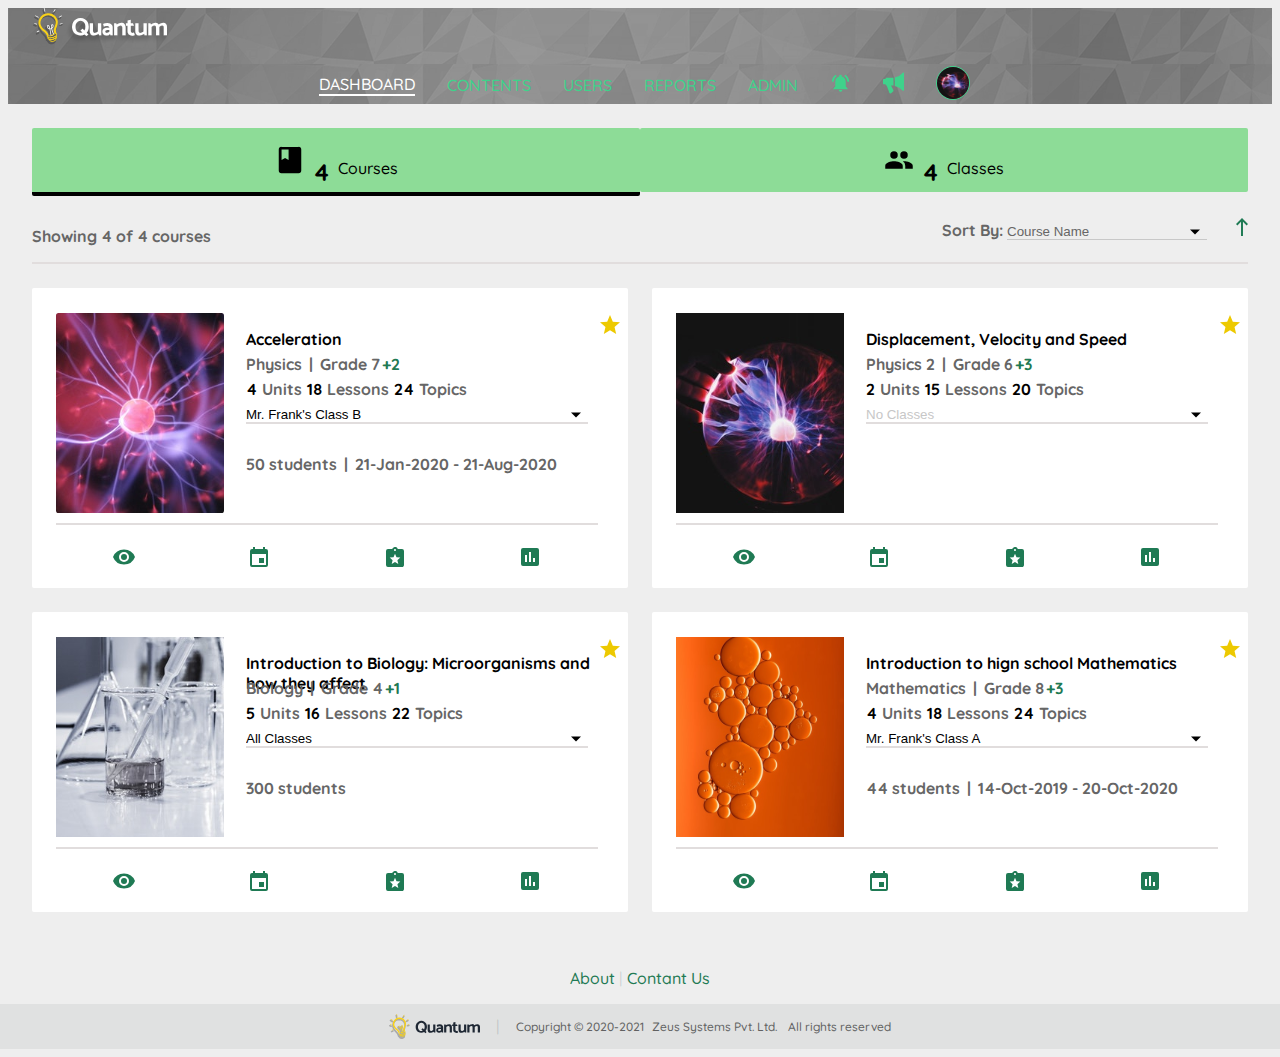
==== index_dashboard.html @ d6b957f6 "commit from vs" ====
<!DOCTYPE html>
<html lang="en">
  <head>
    <meta charset="UTF-8" />
    <meta http-equiv="X-UA-Compatible" content="IE=edge" />
    <meta name="viewport" content="width=device-width, initial-scale=1.0" />
    <title>Document</title>
    <link rel="stylesheet" href="/style_dashboard/style.css" />
    <link
      href="https://cdn.jsdelivr.net/npm/bootstrap@5.3.0-alpha1/dist/css/bootstrap.min.css"
      rel="stylesheet"
      integrity="sha384-GLhlTQ8iRABdZLl6O3oVMWSktQOp6b7In1Zl3/Jr59b6EGGoI1aFkw7cmDA6j6gD"
      crossorigin="anonymous"
    />
    <style>
      @font-face {
        font-family: "Quicksand";
        font-style: normal;
        font-weight: 100 900;
        src: url("/Quicksand font 1/static/Quicksand-Medium.ttf");
      }
      @font-face {
        font-family: "Quicksand-bold";
        font-style: normal;
        font-weight: 100 900;
        src: url("/Quicksand font 1/static/Quicksand-Bold.ttf");
      }
      @font-face {
        font-family: "Quicksand-semibold";
        font-style: normal;
        font-weight: 100 900;
        src: url("/Quicksand font 1/static/Quicksand-SemiBold.ttf");
      }
      @font-face {
        font-family: "Quicksand-bold";
        font-style: normal;
        font-weight: 100 900;
        src: url("/Quicksand font 1/static/Quicksand-Bold.ttf");
      }
    </style>
  </head>
  <body id="body">
    <nav class="navbar bg-dark" id="navbar">
      <img src="/icons/logo used in header.svg" alt="" id="nav-bulb" />
      <ul id="nav-btn">
        <div class="nav-each-btn" id="nav-btn1">Dashboard</div>
        <li class="nav-each-btn">Contents</li>
        <li class="nav-each-btn">Users</li>
        <li class="nav-each-btn">Reports</li>
        <li class="nav-each-btn">Admin</li>
        <div class="nav-each-btn nav-divs">
          <img src="/icons/alerts.svg" alt="" class="nav-img" id="alert" />
        </div>
        <div class="nav-each-btn nav-divs">
          <img
            src="/icons/announcements.svg"
            alt=""
            class="nav-img"
            id="announce"
          />
        </div>
        <div class="nav-each-btn nav-divs">
          <img
            src="/images/imageMask-1.png"
            alt=""
            class="nav-img"
            id="account_img"
          />
        </div>
      </ul>
    </nav>

    <div class="summary">
      <div id="course" class="cour-class">
        <img src="/icons/courses.svg" alt="" class="summ-img" />
        <p class="num">4</p>
        <p class="summ-desc">Courses</p>
      </div>
      <div id="class" class="cour-class">
        <img src="/icons/classes.svg" alt="" class="summ-img" />
        <p class="num">4</p>
        <p class="summ-desc">Classes</p>
      </div>
      <div id="values">
        <p>Showing 4 of 4 courses</p>
      </div>
      <div id="sort">
        <form action="" class="bold">
          <label for="Courname" id="label">Sort By:</label>
          <select id="Courname" name="Courname" class="select">
            <option value="Course">Course Name</option>
          </select>
          <img src="/icons/sort.svg" alt="" id="sort-img" />
        </form>
      </div>
    </div>

    <div class="course-card">
      <div class="card-divs" id="div1">
        <div class="card-img">
          <img src="/images/imageMask-1.svg" alt="" />
        </div>
        <div class="previews">
          <img src="/icons/preview.svg" alt="" class="pre-img" />
          <img src="/icons/manage course.svg" alt="" class="pre-img" />
          <img src="/icons/grade submissions.svg" alt="" class="pre-img" />
          <img src="/icons/reports.svg" alt="" class="pre-img" />
        </div>
        <div class="line1 line"><p>Acceleration</p></div>
        <div class="line2 line">
          <p>Physics</p>
          <p class="slash">|</p>
          <p>Grade 7</p>
          <p class="line2-num">+2</p>
        </div>
        <div class="line3 line">
          <p class="bold">4</p>
          <p class="line3-desc">Units</p>
          <p class="bold">18</p>
          <p class="line3-desc">Lessons</p>
          <p class="bold">24</p>
          <p class="line3-desc">Topics</p>
        </div>
        <div class="line4 line">
          <form action="" class="bold">
            <select class="teacher select">
              <option value="Course">Mr. Frank's Class B</option>
            </select>
          </form>
        </div>
        <div class="line5 line">
          <p>50 students</p>
          <p class="slash">|</p>
          <p>21-Jan-2020 - 21-Aug-2020</p>
        </div>
        <div class="star">
          <img src="/icons/favourite.svg" alt="" />
        </div>
      </div>
      <div class="card-divs" id="div2">
        <div class="card-img">
          <img src="/images/imageMask-2.svg" alt="" />
        </div>
        <div class="previews">
          <img src="/icons/preview.svg" alt="" class="pre-img" />
          <img src="/icons/manage course.svg" alt="" class="pre-img" />
          <img src="/icons/grade submissions.svg" alt="" class="pre-img" />
          <img src="/icons/reports.svg" alt="" class="pre-img" />
        </div>
        <div class="line1 line"><p>Displacement, Velocity and Speed</p></div>
        <div class="line2 line">
          <p>Physics 2</p>
          <p class="slash">|</p>
          <p>Grade 6</p>
          <p class="line2-num">+3</p>
        </div>
        <div class="line3 line">
          <p class="bold">2</p>
          <p class="line3-desc">Units</p>
          <p class="bold">15</p>
          <p class="line3-desc">Lessons</p>
          <p class="bold">20</p>
          <p class="line3-desc">Topics</p>
        </div>
        <div class="line4 line">
          <form action="" class="bold">
            <select class="teacher select" id="noclass">
              <option value="Course">No Classes</option>
            </select>
          </form>
        </div>

        <div class="star">
          <img src="/icons/favourite.svg" alt="" />
        </div>
      </div>
      <div class="card-divs" id="div3">
        <div class="card-img">
          <img src="/images/imageMask.svg" alt="" />
        </div>
        <div class="previews">
          <img src="/icons/preview.svg" alt="" class="pre-img" />
          <img src="/icons/manage course.svg" alt="" class="pre-img" />
          <img src="/icons/grade submissions.svg" alt="" class="pre-img" />
          <img src="/icons/reports.svg" alt="" class="pre-img" />
        </div>
        <div class="line1 line">
          <p>Introduction to Biology: Microorganisms and how they affect</p>
        </div>
        <div class="line2 line">
          <p>Biology</p>
          <p class="slash">|</p>
          <p>Grade 4</p>
          <p class="line2-num">+1</p>
        </div>
        <div class="line3 line">
          <p class="bold">5</p>
          <p class="line3-desc">Units</p>
          <p class="bold">16</p>
          <p class="line3-desc">Lessons</p>
          <p class="bold">22</p>
          <p class="line3-desc">Topics</p>
        </div>
        <div class="line4 line">
          <form action="" class="bold">
            <select class="teacher select">
              <option value="Course">All Classes</option>
            </select>
          </form>
        </div>
        <div class="line5 line">
          <p>300 students</p>
        </div>
        <div class="star">
          <img src="/icons/favourite.svg" alt="" />
        </div>
      </div>
      <div class="card-divs" id="div4">
        <div class="card-img">
          <img src="/images/imageMask-3.svg" alt="" />
        </div>
        <div class="previews">
          <img src="/icons/preview.svg" alt="" class="pre-img" />
          <img src="/icons/manage course.svg" alt="" class="pre-img" />
          <img src="/icons/grade submissions.svg" alt="" class="pre-img" />
          <img src="/icons/reports.svg" alt="" class="pre-img" />
        </div>
        <div class="line1 line">
          <p>Introduction to hign school Mathematics</p>
        </div>
        <div class="line2 line">
          <p>Mathematics</p>
          <p class="slash">|</p>
          <p>Grade 8</p>
          <p class="line2-num">+3</p>
        </div>
        <div class="line3 line">
          <p class="bold">4</p>
          <p class="line3-desc">Units</p>
          <p class="bold">18</p>
          <p class="line3-desc">Lessons</p>
          <p class="bold">24</p>
          <p class="line3-desc">Topics</p>
        </div>
        <div class="line4 line">
          <form action="" class="bold">
            <select class="teacher select">
              <option value="Course">Mr. Frank's Class A</option>
            </select>
          </form>
        </div>
        <div class="line5 line">
          <p>44 students</p>
          <p class="slash">|</p>
          <p>14-Oct-2019 - 20-Oct-2020</p>
        </div>
        <div class="star">
          <img src="/icons/favourite.svg" alt="" />
        </div>
      </div>
    </div>

    <footer id="footer">
      <div id="foot-div1">
        <a href="" class="foot-button">About</a>
        <span class="sla">|</span>
        <a href="" class="foot-button">Contant Us</a>
      </div>
      <div id="foot-div2">
        <img src="/icons/logo used in footer.svg" alt="" />
        <span class="sla">|</span>
        <span class="foot-spn" id="spn1">Copyright &#169; 2020-2021</span>
        <span class="foot-spn" id="spn2"> Zeus Systems Pvt. Ltd.</span>
        <span class="foot-spn"> All rights reserved</span>
      </div>
    </footer>
  </body>
</html>
---- style_dashboard/style.css ----
/*# sourceMappingURL=style.css.map */
#body {
  background-color: #eeeeee;
  font-family: "Quicksand";
  min-height: 900px;
}

.bold {
  font-family: "Quicksand-bold";
}

#navbar {
  background-image: url(/header\ pattern\ image.png);
}

#nav-bulb {
  margin-left: 25px;
}

#border {
  border: 2px solid cyan;
}

#nav-btn {
  display: flex;
  justify-content: center;
  align-items: center;
  list-style: none;
  margin-bottom: 0px;
}

.nav-each-btn {
  margin-right: 32px;
  color: #3fd28b;
  font-family: "Quicksand";
  text-transform: uppercase;
}

.nav-img {
  width: 21px;
  height: 24px;
}

#nav-btn1 {
  color: white;
  border-bottom: 2px solid white;
}

#account_img {
  width: 32px;
  height: 32px;
  border: 1px solid #3fd28b;
  border-radius: 50px;
}

.select {
  background-image: url("/icons/arrow-down.svg");
  background-repeat: no-repeat;
  background-position: 100% center;
  background-color: #eeeeee;
  -webkit-appearance: none;
     -moz-appearance: none;
          appearance: none;
  width: 100%;
  border-bottom: 1px solid #c8c8c8;
  border-left: none;
  border-right: none;
  border-top: none;
}

.summary {
  margin-left: 24px;
  margin-right: 24px;
  margin-top: 24px;
  display: grid;
  grid-template-columns: repeat(2, 1fr);
  grid-template-rows: repeat(2, 1fr);
}

#course {
  grid-column: 1/2;
  grid-row: 1/2;
}

#class {
  grid-column: 2/-1;
  grid-row: 1/2;
}

#values {
  grid-column: 1/2;
  grid-row: 2/-1;
  color: #666666;
  font-family: "Quicksand-bold";
}

#sort {
  grid-column: 2/-1;
  grid-row: 2/-1;
  display: flex;
  justify-content: flex-end;
  align-items: center;
  border-bottom: 2px solid #e1dddd;
}

.cour-class {
  display: flex;
  justify-content: center;
  align-items: center;
  height: 64px;
  background-color: #8ddc97;
  border-radius: 2px;
}
.cour-class p {
  margin-bottom: 0px;
}

.summ-img {
  width: 30px;
  height: 38px;
}

.num {
  margin-left: 8px;
  margin-right: 8px;
  font-family: "Quicksand-bold";
  font-size: 24px;
}

.summ-desc {
  font-family: "Quicksand";
  font-weight: 550;
}

#label {
  color: #666666;
  font-weight: 100;
}

#course {
  border-bottom: 4px solid black;
}

#values {
  display: flex;
  flex-direction: column-reverse;
  justify-content: flex-start;
  border-bottom: 2px solid #e1dddd;
}

#Courname {
  width: 200px;
  color: #666666;
}

#sort-img {
  margin-left: 25px;
}

.course-card {
  display: grid;
  grid-template-columns: repeat(2, 1fr);
  grid-template-rows: repeat(2, 1fr);
  grid-gap: 24px;
  margin: 24px;
}

.card-divs {
  background-color: white;
  width: 100%;
  height: 300px;
  display: grid;
  grid-template-columns: 24px 190px auto 30px;
  grid-template-rows: repeat(9, 25px) auto;
  border-radius: 2px;
}

.card-img {
  grid-column: 2/3;
  grid-row: 2/10;
}
.card-img img {
  height: 100%;
}

.previews {
  grid-column: 2/4;
  grid-row: 10/-1;
  display: grid;
  grid-template-columns: repeat(4, 1fr);
  align-items: center;
  margin-top: 10px;
  border-top: 2px solid #e1dddd;
}
.previews img {
  margin-left: auto;
  margin-right: auto;
}

.line {
  display: flex;
  font-family: "Quicksand-bold";
}

.line1 {
  grid-column: 3/4;
  grid-row: 2/3;
}

.line2 {
  grid-column: 3/4;
  grid-row: 3/4;
  color: #666666;
}

.line2-num {
  margin-left: 2px;
  color: #1f7a54;
}

.line3 {
  grid-column: 3/4;
  grid-row: 4/5;
}

.line3-desc {
  margin-right: 5px;
  margin-left: 5px;
  color: #666666;
}

.line4 {
  grid-column: 3/4;
  grid-row: 5/7;
  margin-top: 15px;
}
.line4 form {
  width: 100%;
  margin-right: 10px;
}

.teacher {
  background-color: white;
  border-bottom: 2px solid #e1dddd;
}

#noclass {
  color: #c7c7c7;
}

.line5 {
  grid-column: 3/4;
  grid-row: 7/8;
  color: #666666;
  font-family: "Quicksand-bold";
}

.slash {
  margin-right: 7px;
  margin-left: 7px;
}

.star {
  grid-column: 4/5;
  grid-row: 2/3;
}
.star img {
  padding-right: 5px;
}

#footer {
  display: flex;
  flex-direction: column;
  justify-content: center;
  align-items: center;
}

#foot-div1 {
  margin-top: 32px;
  margin-bottom: 16px;
}

.foot-button {
  text-decoration: none;
  color: #1f7a54;
  font-weight: 550;
}

.sla {
  color: rgba(0, 0, 0, 0.1215686275);
}

#foot-div2 {
  width: 100%;
  height: 100%;
  padding: 10px;
  background-color: #e0e1e1;
  display: flex;
  justify-content: center;
  align-items: center;
}

#foot-div2 > img {
  margin-right: 16px;
}

.foot-spn {
  font-size: 12px;
  font-weight: 550;
  color: #616161;
}

#spn1 {
  margin-left: 16px;
}

#spn2 {
  margin-left: 8px;
  margin-right: 11px;
  font-weight: bolder;
}/*# sourceMappingURL=style.css.map */
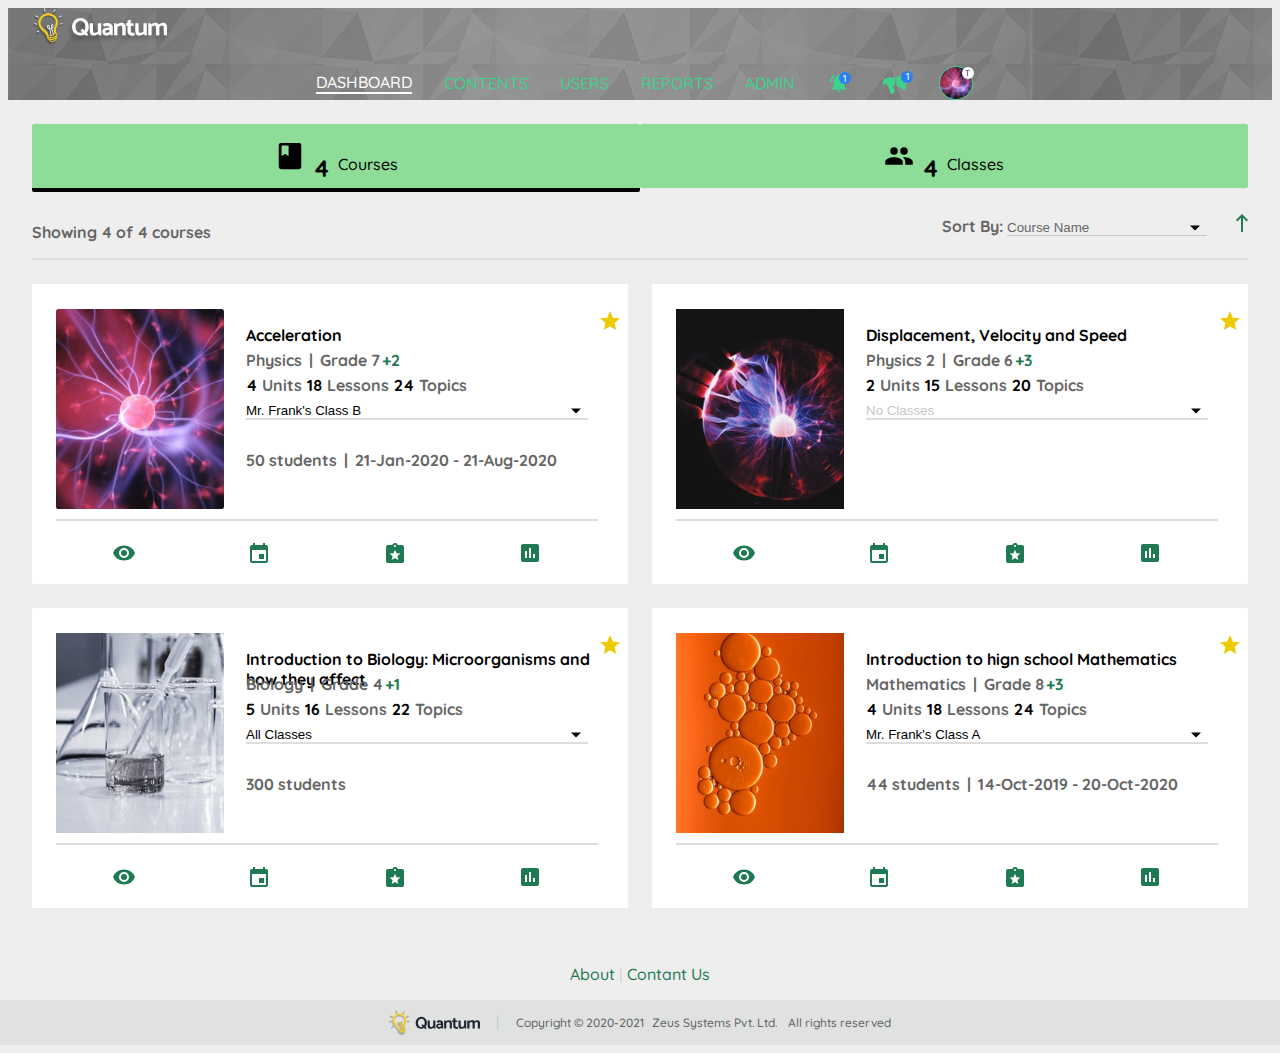
==== commit e149e46a: "some media querries" ====
--- a/index_dashboard.html
+++ b/index_dashboard.html
@@ -43,31 +43,41 @@
     <nav class="navbar bg-dark" id="navbar">
       <img src="/icons/logo used in header.svg" alt="" id="nav-bulb" />
       <ul id="nav-btn">
-        <div class="nav-each-btn" id="nav-btn1">Dashboard</div>
-        <li class="nav-each-btn">Contents</li>
-        <li class="nav-each-btn">Users</li>
-        <li class="nav-each-btn">Reports</li>
-        <li class="nav-each-btn">Admin</li>
-        <div class="nav-each-btn nav-divs">
-          <img src="/icons/alerts.svg" alt="" class="nav-img" id="alert" />
-        </div>
-        <div class="nav-each-btn nav-divs">
-          <img
-            src="/icons/announcements.svg"
-            alt=""
-            class="nav-img"
-            id="announce"
-          />
-        </div>
-        <div class="nav-each-btn nav-divs">
-          <img
-            src="/images/imageMask-1.png"
-            alt=""
-            class="nav-img"
-            id="account_img"
-          />
-        </div>
+        <a href="" class="nav-each-btn" id="nav-btn1">Dashboard</a>
+        <a href="" class="nav-each-btn">Contents</a>
+        <a href="" class="nav-each-btn">Users</a>
+        <a href="" class="nav-each-btn">Reports</a>
+        <a href="" class="nav-each-btn">Admin</a>
+        <a href="" class="nav-each-btn">
+          <div id="nav-div1">
+            <div class="indicators">
+              <div class="noti_count" role="status">1</div>
+            </div>
+          </div>
+        </a>
+        <a href="" class="nav-each-btn">
+          <div id="nav-div2">
+            <div class="indicators">
+              <div class="noti_count" role="status">1</div>
+            </div>
+          </div>
+        </a>
+        <a href="" class="nav-each-btn">
+          <div id="nav-div3">
+            <div class="indicators">
+              <div class="noti_count" role="status">T</div>
+            </div>
+          </div>
+        </a>
       </ul>
+      <a
+        href="javascript:void(0);"
+        class="nav-each-btn"
+        id="hambur"
+        onclick="myFunction()"
+      >
+        <img src="/icons/hamburger-menu.svg" alt=""
+      /></a>
     </nav>
 
     <div class="summary">
@@ -275,4 +285,14 @@
       </div>
     </footer>
   </body>
+  <script>
+    function myFunction() {
+      var x = document.getElementById("nav-btn");
+      if (x.style.display === "none") {
+        x.style.display = "flex";
+      } else {
+        x.style.display = "none";
+      }
+    }
+  </script>
 </html>
--- a/style_dashboard/style.css
+++ b/style_dashboard/style.css
@@ -2,7 +2,6 @@
 #body {
   background-color: #eeeeee;
   font-family: "Quicksand";
-  min-height: 900px;
 }
 
 .bold {
@@ -27,6 +26,7 @@
   align-items: center;
   list-style: none;
   margin-bottom: 0px;
+  margin-left: auto;
 }
 
 .nav-each-btn {
@@ -34,11 +34,83 @@
   color: #3fd28b;
   font-family: "Quicksand";
   text-transform: uppercase;
+  text-decoration: none;
+}
+
+.indicators {
+  display: flex;
+  justify-content: center;
+  align-items: center;
+  position: absolute;
+  top: 0%;
+  right: 0%;
+  left: 60%;
+  bottom: 60%;
+  width: 12px;
+  height: 12px;
+  background-color: #2a7ff3;
+  border-radius: 10px;
+}
+
+.noti_count {
+  font-size: 10px;
+  color: white;
+}
+
+#nav-div1 {
+  height: 22px;
+  width: 22px;
+  border: 1px solid transparent;
+  border-radius: 50%;
+  background-image: url(/icons/alerts.svg);
+  background-size: cover;
+  background-position: right;
+  position: relative;
+}
+#nav-div1 div {
+  left: 52%;
+  bottom: 60%;
+}
+
+#nav-div2 {
+  height: 22px;
+  width: 22px;
+  border: 1px solid transparent;
+  border-radius: 50%;
+  background-image: url(/icons/announcements.svg);
+  background-size: cover;
+  background-position: right;
+  position: relative;
+}
+#nav-div2 div {
+  left: 80%;
+  top: -6%;
+}
+
+#nav-div3 {
+  width: 32px;
+  height: 32px;
+  border-radius: 50%;
+  border: 1px solid #3fd28b;
+  border-radius: 50%;
+  background-image: url("/images/imageMask-1.svg");
+  background-size: cover;
+  background-position: right;
+  position: relative;
+}
+#nav-div3 div {
+  left: 70%;
+  background-color: white;
+}
+#nav-div3 div div {
+  font-size: 8px;
+  color: black;
 }
 
 .nav-img {
   width: 21px;
   height: 24px;
+  z-index: 1;
 }
 
 #nav-btn1 {
@@ -46,11 +118,8 @@
   border-bottom: 2px solid white;
 }
 
-#account_img {
-  width: 32px;
-  height: 32px;
-  border: 1px solid #3fd28b;
-  border-radius: 50px;
+#hambur {
+  display: none;
 }
 
 .select {
@@ -318,4 +387,21 @@
   margin-left: 8px;
   margin-right: 11px;
   font-weight: bolder;
+}
+
+@media (max-width: 1000px) {
+  #hambur {
+    display: block;
+  }
+  #nav-btn {
+    display: none;
+  }
+  .summary {
+    display: flex;
+    flex-direction: column;
+  }
+  .course-card {
+    display: flex;
+    flex-direction: column;
+  }
 }/*# sourceMappingURL=style.css.map */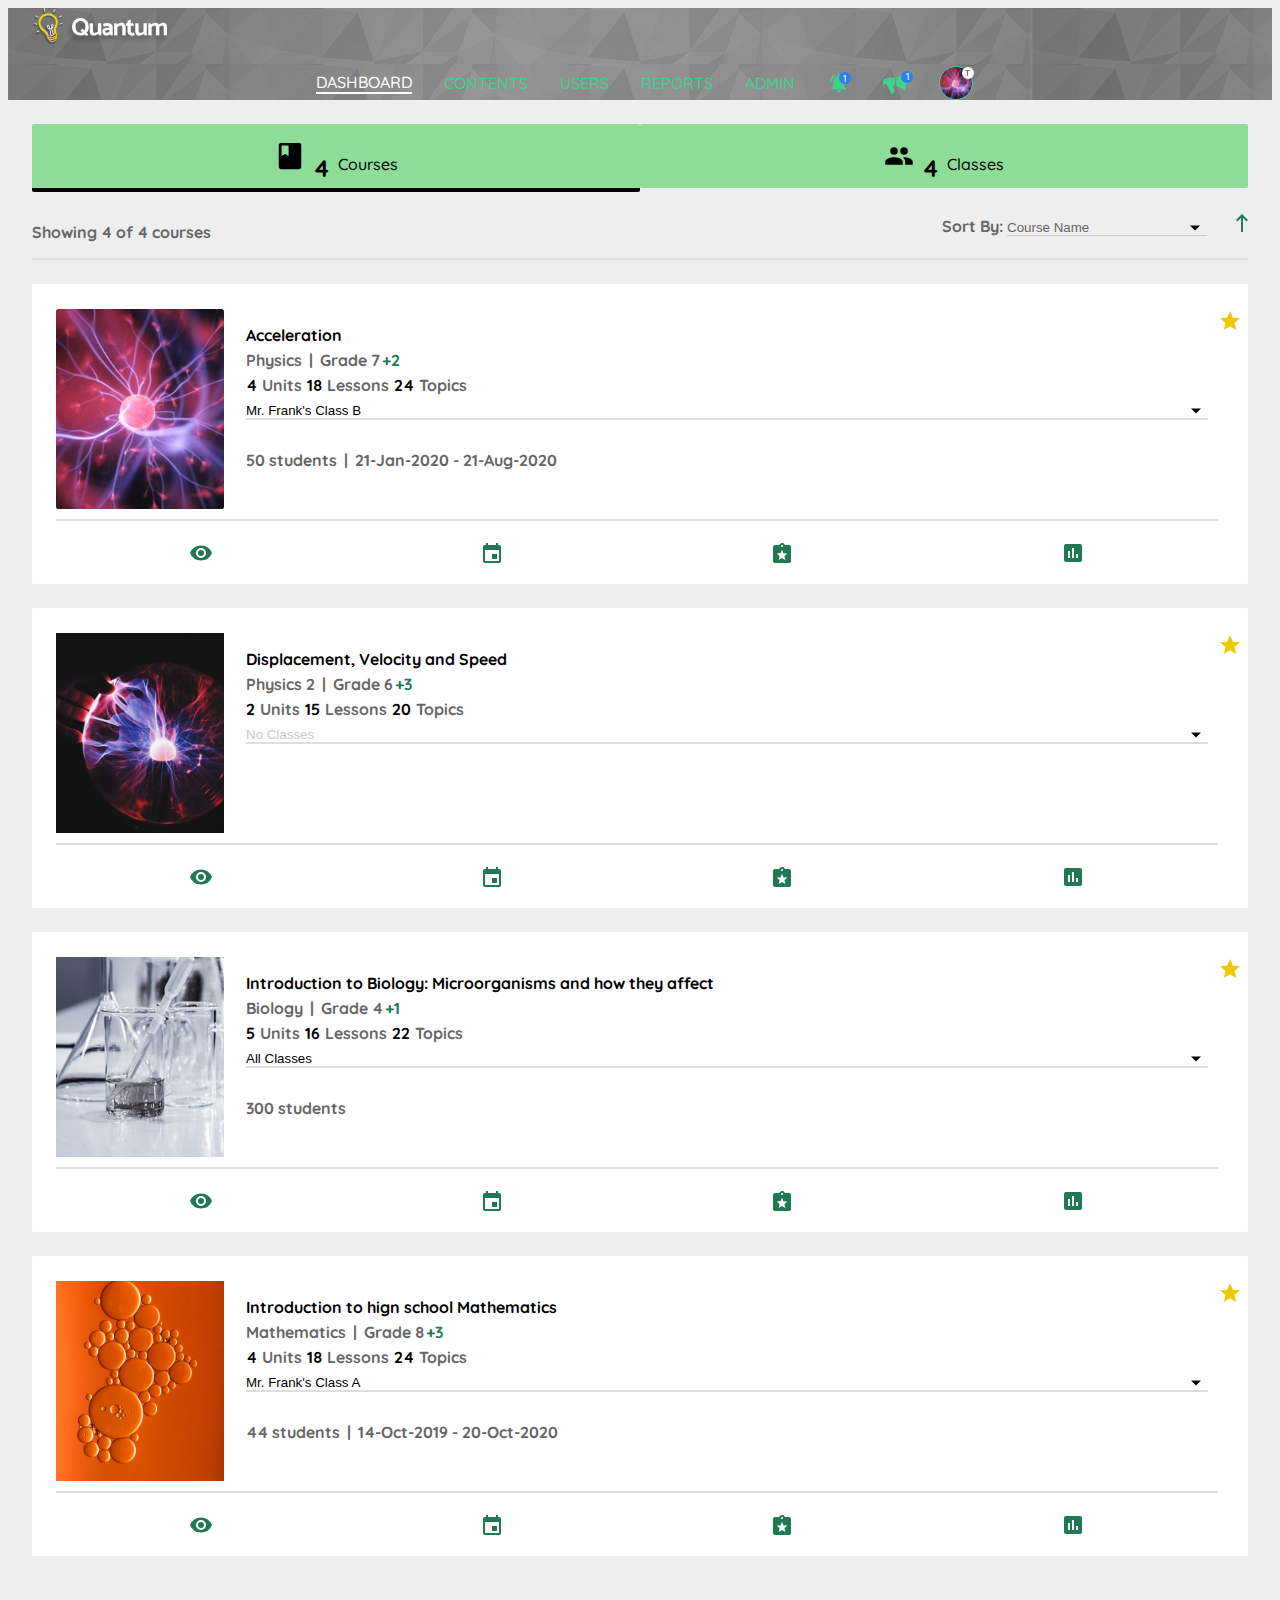
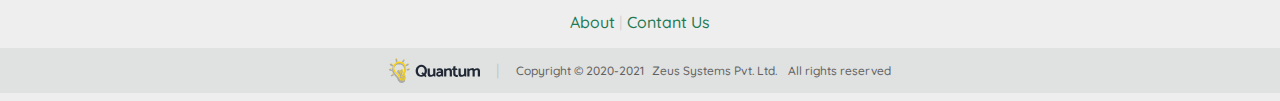
==== commit 390520ce: "Changes done as per request" ====
--- a/index_dashboard.html
+++ b/index_dashboard.html
@@ -5,44 +5,19 @@
     <meta http-equiv="X-UA-Compatible" content="IE=edge" />
     <meta name="viewport" content="width=device-width, initial-scale=1.0" />
     <title>Document</title>
-    <link rel="stylesheet" href="/style_dashboard/style.css" />
+    <link rel="stylesheet" href="./style_dashboard/style.css" />
     <link
       href="https://cdn.jsdelivr.net/npm/bootstrap@5.3.0-alpha1/dist/css/bootstrap.min.css"
       rel="stylesheet"
       integrity="sha384-GLhlTQ8iRABdZLl6O3oVMWSktQOp6b7In1Zl3/Jr59b6EGGoI1aFkw7cmDA6j6gD"
       crossorigin="anonymous"
     />
-    <style>
-      @font-face {
-        font-family: "Quicksand";
-        font-style: normal;
-        font-weight: 100 900;
-        src: url("/Quicksand font 1/static/Quicksand-Medium.ttf");
-      }
-      @font-face {
-        font-family: "Quicksand-bold";
-        font-style: normal;
-        font-weight: 100 900;
-        src: url("/Quicksand font 1/static/Quicksand-Bold.ttf");
-      }
-      @font-face {
-        font-family: "Quicksand-semibold";
-        font-style: normal;
-        font-weight: 100 900;
-        src: url("/Quicksand font 1/static/Quicksand-SemiBold.ttf");
-      }
-      @font-face {
-        font-family: "Quicksand-bold";
-        font-style: normal;
-        font-weight: 100 900;
-        src: url("/Quicksand font 1/static/Quicksand-Bold.ttf");
-      }
-    </style>
+    <style></style>
   </head>
   <body id="body">
     <nav class="navbar bg-dark" id="navbar">
-      <img src="/icons/logo used in header.svg" alt="" id="nav-bulb" />
-      <ul id="nav-btn">
+      <img src="./icons/logo used in header.svg" alt="" id="nav-bulb" />
+      <ul id="nav-btn" class="hidden">
         <a href="" class="nav-each-btn" id="nav-btn1">Dashboard</a>
         <a href="" class="nav-each-btn">Contents</a>
         <a href="" class="nav-each-btn">Users</a>
@@ -76,18 +51,18 @@
         id="hambur"
         onclick="myFunction()"
       >
-        <img src="/icons/hamburger-menu.svg" alt=""
+        <img src="./icons/hamburger-menu.svg" alt=""
       /></a>
     </nav>
 
     <div class="summary">
       <div id="course" class="cour-class">
-        <img src="/icons/courses.svg" alt="" class="summ-img" />
+        <img src="./icons/courses.svg" alt="" class="summ-img" />
         <p class="num">4</p>
         <p class="summ-desc">Courses</p>
       </div>
       <div id="class" class="cour-class">
-        <img src="/icons/classes.svg" alt="" class="summ-img" />
+        <img src="./icons/classes.svg" alt="" class="summ-img" />
         <p class="num">4</p>
         <p class="summ-desc">Classes</p>
       </div>
@@ -100,7 +75,7 @@
           <select id="Courname" name="Courname" class="select">
             <option value="Course">Course Name</option>
           </select>
-          <img src="/icons/sort.svg" alt="" id="sort-img" />
+          <img src="./icons/sort.svg" alt="" id="sort-img" />
         </form>
       </div>
     </div>
@@ -108,13 +83,13 @@
     <div class="course-card">
       <div class="card-divs" id="div1">
         <div class="card-img">
-          <img src="/images/imageMask-1.svg" alt="" />
-        </div>
-        <div class="previews">
-          <img src="/icons/preview.svg" alt="" class="pre-img" />
-          <img src="/icons/manage course.svg" alt="" class="pre-img" />
-          <img src="/icons/grade submissions.svg" alt="" class="pre-img" />
-          <img src="/icons/reports.svg" alt="" class="pre-img" />
+          <img src="./images/imageMask-1.svg" alt="" />
+        </div>
+        <div class="previews">
+          <img src="./icons/preview.svg" alt="" class="pre-img" />
+          <img src="./icons/manage course.svg" alt="" class="pre-img" />
+          <img src="./icons/grade submissions.svg" alt="" class="pre-img" />
+          <img src="./icons/reports.svg" alt="" class="pre-img" />
         </div>
         <div class="line1 line"><p>Acceleration</p></div>
         <div class="line2 line">
@@ -144,18 +119,18 @@
           <p>21-Jan-2020 - 21-Aug-2020</p>
         </div>
         <div class="star">
-          <img src="/icons/favourite.svg" alt="" />
+          <img src="./icons/favourite.svg" alt="" />
         </div>
       </div>
       <div class="card-divs" id="div2">
         <div class="card-img">
-          <img src="/images/imageMask-2.svg" alt="" />
-        </div>
-        <div class="previews">
-          <img src="/icons/preview.svg" alt="" class="pre-img" />
-          <img src="/icons/manage course.svg" alt="" class="pre-img" />
-          <img src="/icons/grade submissions.svg" alt="" class="pre-img" />
-          <img src="/icons/reports.svg" alt="" class="pre-img" />
+          <img src="./images/imageMask-2.svg" alt="" />
+        </div>
+        <div class="previews">
+          <img src="./icons/preview.svg" alt="" class="pre-img" />
+          <img src="./icons/manage course.svg" alt="" class="pre-img" />
+          <img src="./icons/grade submissions.svg" alt="" class="pre-img" />
+          <img src="./icons/reports.svg" alt="" class="pre-img" />
         </div>
         <div class="line1 line"><p>Displacement, Velocity and Speed</p></div>
         <div class="line2 line">
@@ -181,18 +156,18 @@
         </div>
 
         <div class="star">
-          <img src="/icons/favourite.svg" alt="" />
+          <img src="./icons/favourite.svg" alt="" />
         </div>
       </div>
       <div class="card-divs" id="div3">
         <div class="card-img">
-          <img src="/images/imageMask.svg" alt="" />
-        </div>
-        <div class="previews">
-          <img src="/icons/preview.svg" alt="" class="pre-img" />
-          <img src="/icons/manage course.svg" alt="" class="pre-img" />
-          <img src="/icons/grade submissions.svg" alt="" class="pre-img" />
-          <img src="/icons/reports.svg" alt="" class="pre-img" />
+          <img src="./images/imageMask.svg" alt="" />
+        </div>
+        <div class="previews">
+          <img src="./icons/preview.svg" alt="" class="pre-img" />
+          <img src="./icons/manage course.svg" alt="" class="pre-img" />
+          <img src="./icons/grade submissions.svg" alt="" class="pre-img" />
+          <img src="./icons/reports.svg" alt="" class="pre-img" />
         </div>
         <div class="line1 line">
           <p>Introduction to Biology: Microorganisms and how they affect</p>
@@ -222,18 +197,18 @@
           <p>300 students</p>
         </div>
         <div class="star">
-          <img src="/icons/favourite.svg" alt="" />
+          <img src="./icons/favourite.svg" alt="" />
         </div>
       </div>
       <div class="card-divs" id="div4">
         <div class="card-img">
-          <img src="/images/imageMask-3.svg" alt="" />
-        </div>
-        <div class="previews">
-          <img src="/icons/preview.svg" alt="" class="pre-img" />
-          <img src="/icons/manage course.svg" alt="" class="pre-img" />
-          <img src="/icons/grade submissions.svg" alt="" class="pre-img" />
-          <img src="/icons/reports.svg" alt="" class="pre-img" />
+          <img src="./images/imageMask-3.svg" alt="" />
+        </div>
+        <div class="previews">
+          <img src="./icons/preview.svg" alt="" class="pre-img" />
+          <img src="./icons/manage course.svg" alt="" class="pre-img" />
+          <img src="./icons/grade submissions.svg" alt="" class="pre-img" />
+          <img src="./icons/reports.svg" alt="" class="pre-img" />
         </div>
         <div class="line1 line">
           <p>Introduction to hign school Mathematics</p>
@@ -265,7 +240,7 @@
           <p>14-Oct-2019 - 20-Oct-2020</p>
         </div>
         <div class="star">
-          <img src="/icons/favourite.svg" alt="" />
+          <img src="./icons/favourite.svg" alt="" />
         </div>
       </div>
     </div>
@@ -277,7 +252,7 @@
         <a href="" class="foot-button">Contant Us</a>
       </div>
       <div id="foot-div2">
-        <img src="/icons/logo used in footer.svg" alt="" />
+        <img src="./icons/logo used in footer.svg" alt="" />
         <span class="sla">|</span>
         <span class="foot-spn" id="spn1">Copyright &#169; 2020-2021</span>
         <span class="foot-spn" id="spn2"> Zeus Systems Pvt. Ltd.</span>
@@ -287,6 +262,7 @@
   </body>
   <script>
     function myFunction() {
+      // var x = document.getElementsByClassName("hidden");
       var x = document.getElementById("nav-btn");
       if (x.style.display === "none") {
         x.style.display = "flex";
--- a/style_dashboard/style.css
+++ b/style_dashboard/style.css
@@ -1,4 +1,28 @@
 /*# sourceMappingURL=style.css.map */
+@font-face {
+  font-family: "Quicksand";
+  font-style: normal;
+  font-weight: 100 900;
+  src: url("../Quicksand font 1/static/Quicksand-Medium.ttf");
+}
+@font-face {
+  font-family: "Quicksand-bold";
+  font-style: normal;
+  font-weight: 100 900;
+  src: url("../Quicksand font 1/static/Quicksand-Bold.ttf");
+}
+@font-face {
+  font-family: "Quicksand-semibold";
+  font-style: normal;
+  font-weight: 100 900;
+  src: url("../Quicksand font 1/static/Quicksand-SemiBold.ttf");
+}
+@font-face {
+  font-family: "Quicksand-bold";
+  font-style: normal;
+  font-weight: 100 900;
+  src: url("../Quicksand font 1/static/Quicksand-Bold.ttf");
+}
 #body {
   background-color: #eeeeee;
   font-family: "Quicksand";
@@ -9,7 +33,7 @@
 }
 
 #navbar {
-  background-image: url(/header\ pattern\ image.png);
+  background-image: url(../header\ pattern\ image.png);
 }
 
 #nav-bulb {
@@ -62,7 +86,7 @@
   width: 22px;
   border: 1px solid transparent;
   border-radius: 50%;
-  background-image: url(/icons/alerts.svg);
+  background-image: url(../icons/alerts.svg);
   background-size: cover;
   background-position: right;
   position: relative;
@@ -77,7 +101,7 @@
   width: 22px;
   border: 1px solid transparent;
   border-radius: 50%;
-  background-image: url(/icons/announcements.svg);
+  background-image: url(../icons/announcements.svg);
   background-size: cover;
   background-position: right;
   position: relative;
@@ -93,7 +117,7 @@
   border-radius: 50%;
   border: 1px solid #3fd28b;
   border-radius: 50%;
-  background-image: url("/images/imageMask-1.svg");
+  background-image: url("../images/imageMask-1.svg");
   background-size: cover;
   background-position: right;
   position: relative;
@@ -123,7 +147,7 @@
 }
 
 .select {
-  background-image: url("/icons/arrow-down.svg");
+  background-image: url("../icons/arrow-down.svg");
   background-repeat: no-repeat;
   background-position: 100% center;
   background-color: #eeeeee;
@@ -228,8 +252,8 @@
 
 .course-card {
   display: grid;
-  grid-template-columns: repeat(2, 1fr);
-  grid-template-rows: repeat(2, 1fr);
+  grid-template-columns: repeat(auto-fill, minmax(600px, 1fr));
+  grid-auto-rows: 300px;
   grid-gap: 24px;
   margin: 24px;
 }
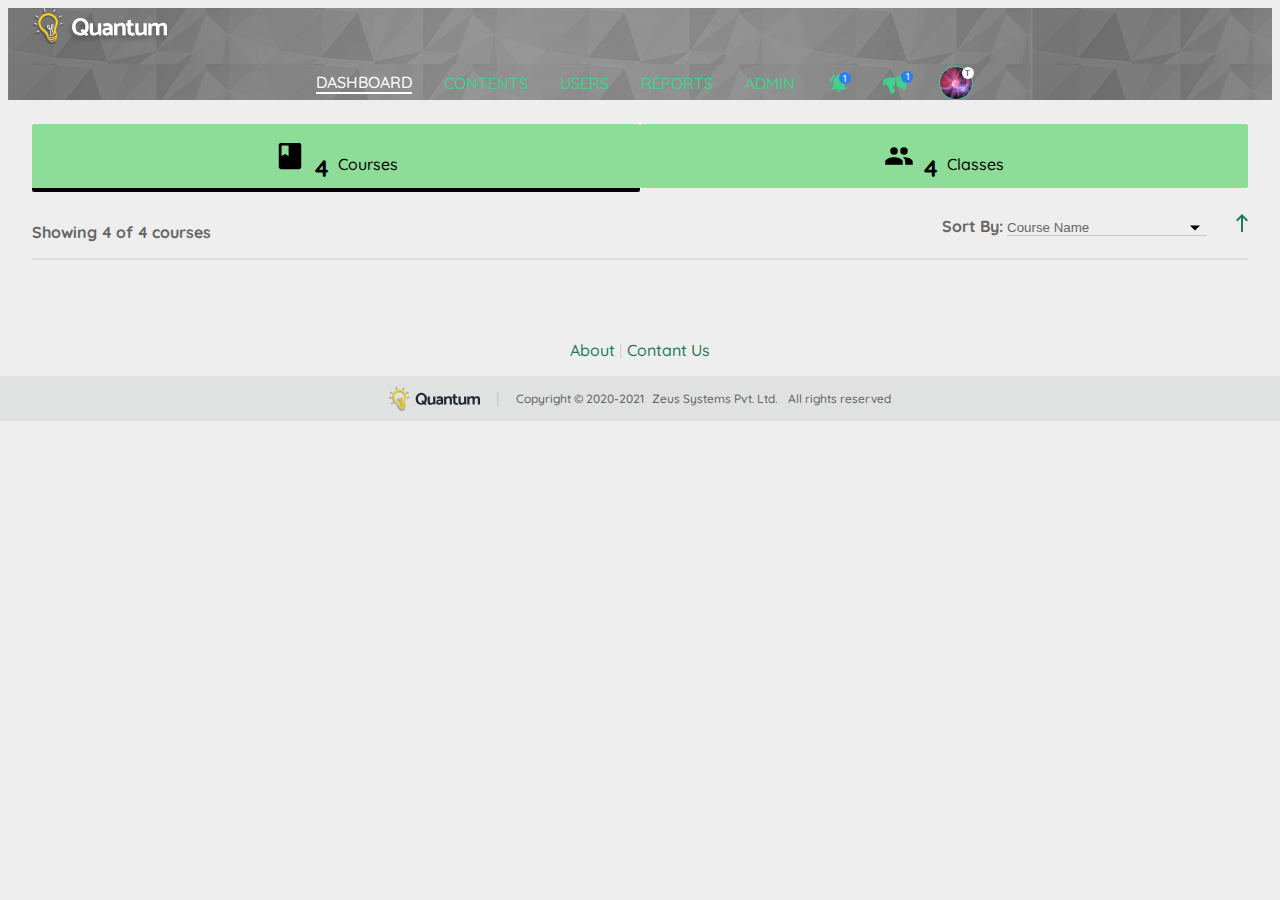
==== commit ca3bb3b1: "dashboard render using json" ====
--- a/index_dashboard.html
+++ b/index_dashboard.html
@@ -45,12 +45,7 @@
           </div>
         </a>
       </ul>
-      <a
-        href="javascript:void(0);"
-        class="nav-each-btn"
-        id="hambur"
-        onclick="myFunction()"
-      >
+      <a href="javascript:void(0);" class="nav-each-btn" id="hambur">
         <img src="./icons/hamburger-menu.svg" alt=""
       /></a>
     </nav>
@@ -80,170 +75,8 @@
       </div>
     </div>
 
-    <div class="course-card">
-      <div class="card-divs" id="div1">
-        <div class="card-img">
-          <img src="./images/imageMask-1.svg" alt="" />
-        </div>
-        <div class="previews">
-          <img src="./icons/preview.svg" alt="" class="pre-img" />
-          <img src="./icons/manage course.svg" alt="" class="pre-img" />
-          <img src="./icons/grade submissions.svg" alt="" class="pre-img" />
-          <img src="./icons/reports.svg" alt="" class="pre-img" />
-        </div>
-        <div class="line1 line"><p>Acceleration</p></div>
-        <div class="line2 line">
-          <p>Physics</p>
-          <p class="slash">|</p>
-          <p>Grade 7</p>
-          <p class="line2-num">+2</p>
-        </div>
-        <div class="line3 line">
-          <p class="bold">4</p>
-          <p class="line3-desc">Units</p>
-          <p class="bold">18</p>
-          <p class="line3-desc">Lessons</p>
-          <p class="bold">24</p>
-          <p class="line3-desc">Topics</p>
-        </div>
-        <div class="line4 line">
-          <form action="" class="bold">
-            <select class="teacher select">
-              <option value="Course">Mr. Frank's Class B</option>
-            </select>
-          </form>
-        </div>
-        <div class="line5 line">
-          <p>50 students</p>
-          <p class="slash">|</p>
-          <p>21-Jan-2020 - 21-Aug-2020</p>
-        </div>
-        <div class="star">
-          <img src="./icons/favourite.svg" alt="" />
-        </div>
-      </div>
-      <div class="card-divs" id="div2">
-        <div class="card-img">
-          <img src="./images/imageMask-2.svg" alt="" />
-        </div>
-        <div class="previews">
-          <img src="./icons/preview.svg" alt="" class="pre-img" />
-          <img src="./icons/manage course.svg" alt="" class="pre-img" />
-          <img src="./icons/grade submissions.svg" alt="" class="pre-img" />
-          <img src="./icons/reports.svg" alt="" class="pre-img" />
-        </div>
-        <div class="line1 line"><p>Displacement, Velocity and Speed</p></div>
-        <div class="line2 line">
-          <p>Physics 2</p>
-          <p class="slash">|</p>
-          <p>Grade 6</p>
-          <p class="line2-num">+3</p>
-        </div>
-        <div class="line3 line">
-          <p class="bold">2</p>
-          <p class="line3-desc">Units</p>
-          <p class="bold">15</p>
-          <p class="line3-desc">Lessons</p>
-          <p class="bold">20</p>
-          <p class="line3-desc">Topics</p>
-        </div>
-        <div class="line4 line">
-          <form action="" class="bold">
-            <select class="teacher select" id="noclass">
-              <option value="Course">No Classes</option>
-            </select>
-          </form>
-        </div>
-
-        <div class="star">
-          <img src="./icons/favourite.svg" alt="" />
-        </div>
-      </div>
-      <div class="card-divs" id="div3">
-        <div class="card-img">
-          <img src="./images/imageMask.svg" alt="" />
-        </div>
-        <div class="previews">
-          <img src="./icons/preview.svg" alt="" class="pre-img" />
-          <img src="./icons/manage course.svg" alt="" class="pre-img" />
-          <img src="./icons/grade submissions.svg" alt="" class="pre-img" />
-          <img src="./icons/reports.svg" alt="" class="pre-img" />
-        </div>
-        <div class="line1 line">
-          <p>Introduction to Biology: Microorganisms and how they affect</p>
-        </div>
-        <div class="line2 line">
-          <p>Biology</p>
-          <p class="slash">|</p>
-          <p>Grade 4</p>
-          <p class="line2-num">+1</p>
-        </div>
-        <div class="line3 line">
-          <p class="bold">5</p>
-          <p class="line3-desc">Units</p>
-          <p class="bold">16</p>
-          <p class="line3-desc">Lessons</p>
-          <p class="bold">22</p>
-          <p class="line3-desc">Topics</p>
-        </div>
-        <div class="line4 line">
-          <form action="" class="bold">
-            <select class="teacher select">
-              <option value="Course">All Classes</option>
-            </select>
-          </form>
-        </div>
-        <div class="line5 line">
-          <p>300 students</p>
-        </div>
-        <div class="star">
-          <img src="./icons/favourite.svg" alt="" />
-        </div>
-      </div>
-      <div class="card-divs" id="div4">
-        <div class="card-img">
-          <img src="./images/imageMask-3.svg" alt="" />
-        </div>
-        <div class="previews">
-          <img src="./icons/preview.svg" alt="" class="pre-img" />
-          <img src="./icons/manage course.svg" alt="" class="pre-img" />
-          <img src="./icons/grade submissions.svg" alt="" class="pre-img" />
-          <img src="./icons/reports.svg" alt="" class="pre-img" />
-        </div>
-        <div class="line1 line">
-          <p>Introduction to hign school Mathematics</p>
-        </div>
-        <div class="line2 line">
-          <p>Mathematics</p>
-          <p class="slash">|</p>
-          <p>Grade 8</p>
-          <p class="line2-num">+3</p>
-        </div>
-        <div class="line3 line">
-          <p class="bold">4</p>
-          <p class="line3-desc">Units</p>
-          <p class="bold">18</p>
-          <p class="line3-desc">Lessons</p>
-          <p class="bold">24</p>
-          <p class="line3-desc">Topics</p>
-        </div>
-        <div class="line4 line">
-          <form action="" class="bold">
-            <select class="teacher select">
-              <option value="Course">Mr. Frank's Class A</option>
-            </select>
-          </form>
-        </div>
-        <div class="line5 line">
-          <p>44 students</p>
-          <p class="slash">|</p>
-          <p>14-Oct-2019 - 20-Oct-2020</p>
-        </div>
-        <div class="star">
-          <img src="./icons/favourite.svg" alt="" />
-        </div>
-      </div>
-    </div>
+    <!-- div for cards -->
+    <div class="course-card"></div>
 
     <footer id="footer">
       <div id="foot-div1">
@@ -260,15 +93,5 @@
       </div>
     </footer>
   </body>
-  <script>
-    function myFunction() {
-      // var x = document.getElementsByClassName("hidden");
-      var x = document.getElementById("nav-btn");
-      if (x.style.display === "none") {
-        x.style.display = "flex";
-      } else {
-        x.style.display = "none";
-      }
-    }
-  </script>
+  <script type="module" src="./Scripts/script.js"></script>
 </html>
--- a/style_dashboard/style.css
+++ b/style_dashboard/style.css
@@ -1,4 +1,4 @@
-/*# sourceMappingURL=style.css.map */
+
 @font-face {
   font-family: "Quicksand";
   font-style: normal;
@@ -252,7 +252,7 @@
 
 .course-card {
   display: grid;
-  grid-template-columns: repeat(auto-fill, minmax(600px, 1fr));
+  grid-template-columns: repeat(auto-fill, minmax(500px, 1fr));
   grid-auto-rows: 300px;
   grid-gap: 24px;
   margin: 24px;
@@ -363,9 +363,9 @@
 
 #footer {
   display: flex;
+  justify-content: center;
+  align-items: center;
   flex-direction: column;
-  justify-content: center;
-  align-items: center;
 }
 
 #foot-div1 {
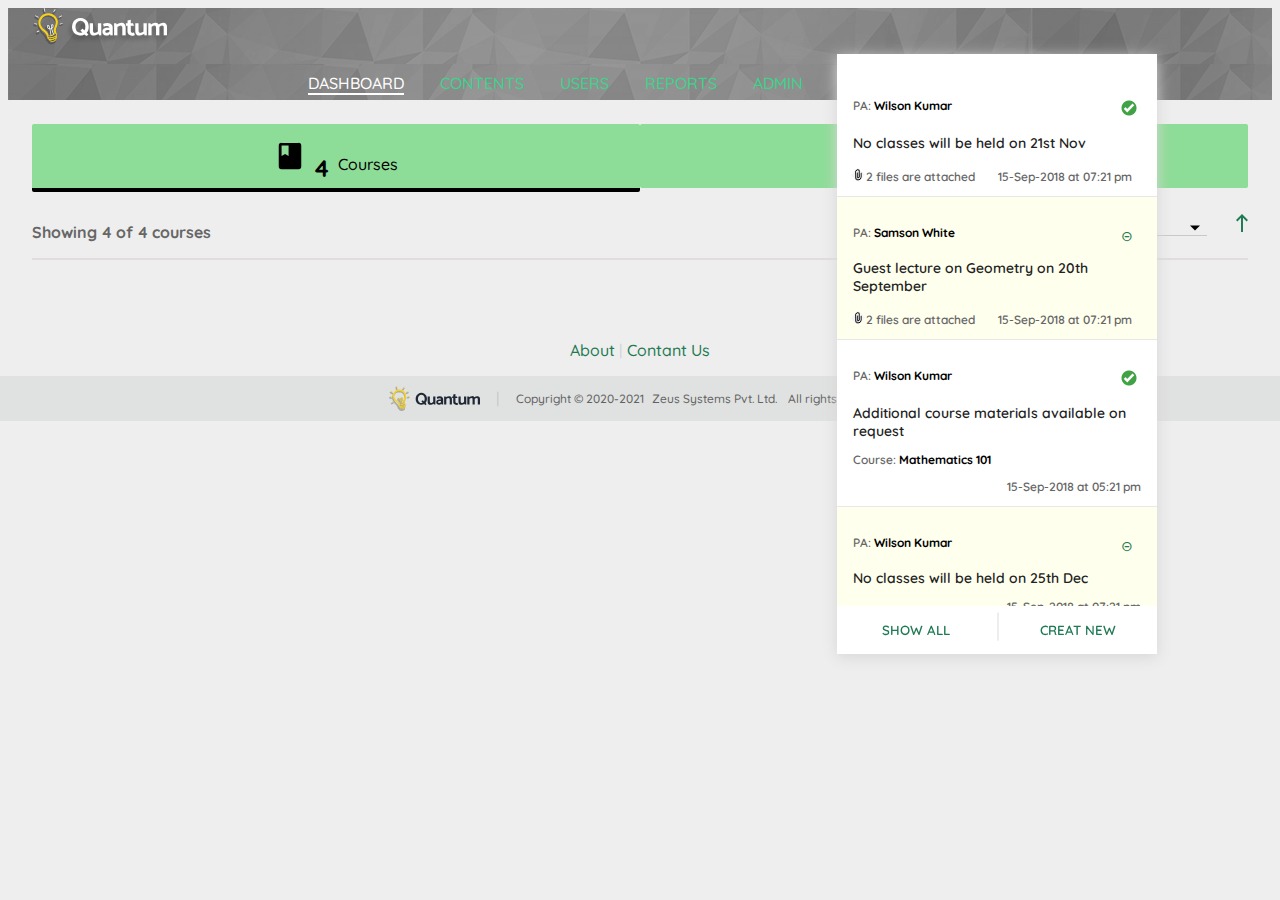
==== commit 08093fc6: "dropdowns creating" ====
--- a/index_dashboard.html
+++ b/index_dashboard.html
@@ -17,12 +17,14 @@
   <body id="body">
     <nav class="navbar bg-dark" id="navbar">
       <img src="./icons/logo used in header.svg" alt="" id="nav-bulb" />
-      <ul id="nav-btn" class="hidden">
-        <a href="" class="nav-each-btn" id="nav-btn1">Dashboard</a>
-        <a href="" class="nav-each-btn">Contents</a>
-        <a href="" class="nav-each-btn">Users</a>
-        <a href="" class="nav-each-btn">Reports</a>
-        <a href="" class="nav-each-btn">Admin</a>
+      <ul id="nav-btn">
+        <div id="nav-compo">
+          <a href="" class="nav-each-btn" id="nav-btn1">Dashboard</a>
+          <a href="" class="nav-each-btn">Contents</a>
+          <a href="" class="nav-each-btn">Users</a>
+          <a href="" class="nav-each-btn">Reports</a>
+          <a href="" class="nav-each-btn">Admin</a>
+        </div>
         <a href="" class="nav-each-btn">
           <div id="nav-div1">
             <div class="indicators">
@@ -45,33 +47,226 @@
           </div>
         </a>
       </ul>
-      <a href="javascript:void(0);" class="nav-each-btn" id="hambur">
+      <a
+        href="javascript:void(0);"
+        class="nav-each-btn"
+        id="hambur-img"
+        onclick="responsive()"
+      >
         <img src="./icons/hamburger-menu.svg" alt=""
       /></a>
     </nav>
-
-    <div class="summary">
-      <div id="course" class="cour-class">
-        <img src="./icons/courses.svg" alt="" class="summ-img" />
-        <p class="num">4</p>
-        <p class="summ-desc">Courses</p>
-      </div>
-      <div id="class" class="cour-class">
-        <img src="./icons/classes.svg" alt="" class="summ-img" />
-        <p class="num">4</p>
-        <p class="summ-desc">Classes</p>
-      </div>
-      <div id="values">
-        <p>Showing 4 of 4 courses</p>
-      </div>
-      <div id="sort">
-        <form action="" class="bold">
-          <label for="Courname" id="label">Sort By:</label>
-          <select id="Courname" name="Courname" class="select">
-            <option value="Course">Course Name</option>
-          </select>
-          <img src="./icons/sort.svg" alt="" id="sort-img" />
-        </form>
+    <div>
+      <div class="overlap">
+        <ul class="hambur-dropdown-compo">
+          <a href=""><li>Dashboard</li></a>
+          <a href=""><li>Content</li></a>
+          <a href=""><li>Users</li></a>
+          <a href=""><li>Reports</li></a>
+          <a href=""><li>Admin</li></a>
+        </ul>
+      </div>
+
+      <!-- Notification dropdown -->
+      <div class="overlap notifications">
+        <div>
+          <ul class="noti-dropdown">
+            <a href=""
+              ><div class="noti-details">
+                <div class="det-and-button">
+                  <p class="detail">
+                    License for Introduction to Algebra has been assigned to
+                    your school
+                  </p>
+                  <p class="noti-det-icon">&#8861;</p>
+                </div>
+                <p class="date-time">15-Sep-2018 at 07:21 pm</p>
+              </div>
+            </a>
+            <a href=""
+              ><div class="noti-details noti-readed">
+                <div class="det-and-button">
+                  <p class="detail">
+                    Lesson 3 Practice Worksheet overdue for Amy Santiago
+                  </p>
+                  <p class="noti-det-icon noti-checked">
+                    <img src="./icons/checked-circle.png" alt="" />
+                  </p>
+                </div>
+                <p class="noti-course">
+                  Course: <span> Advanced Mathematics</span>
+                </p>
+                <p class="date-time">15-Sep-2018 at 05:21 pm</p>
+              </div>
+            </a>
+            <a href=""
+              ><div class="noti-details">
+                <div class="det-and-button">
+                  <p class="detail">23 new students created</p>
+                  <p class="noti-det-icon">&#8861;</p>
+                </div>
+                <p class="date-time">14-Sep-2018 at 01:21 pm</p>
+              </div>
+            </a>
+            <a href=""
+              ><div class="noti-details">
+                <div class="det-and-button">
+                  <p class="detail">15 submissions ready for evaluation</p>
+                  <p class="noti-det-icon">&#8861;</p>
+                </div>
+                <p class="noti-course">
+                  Course: <span> Basics of Algebra</span>
+                </p>
+                <p class="date-time">13-Sep-2018 at 01:15 pm</p>
+              </div>
+            </a>
+            <a href=""
+              ><div class="noti-details">
+                <div class="det-and-button">
+                  <p class="detail">
+                    License for Basic Concepts in Geometry has been assigned to
+                    your... school
+                  </p>
+                  <p class="noti-det-icon">&#8861;</p>
+                </div>
+                <p class="date-time">15-Sep-2018 at 07:21 pm</p>
+              </div>
+            </a>
+            <a href=""
+              ><div class="noti-details noti-readed">
+                <div class="det-and-button">
+                  <p class="detail">
+                    Lesson 3 Practice Worksheet overdue for Sam Diego
+                  </p>
+                  <p class="noti-det-icon">
+                    <img src="./icons/checked-circle.png" alt="" />
+                  </p>
+                </div>
+                <p class="noti-course">
+                  Course: <span> Advanced Mathematics</span>
+                </p>
+                <p class="date-time">15-Sep-2018 at 07:21 pm</p>
+              </div>
+            </a>
+          </ul>
+        </div>
+        <button>Show All</button>
+      </div>
+
+      <!-- Announcements dropdown -->
+      <div class="overlap announcement">
+        <div>
+          <ul class="noti-dropdown">
+            <a href=""
+              ><div class="noti-details noti-readed">
+                <div class="det-and-button">
+                  <p class="noti-course">PA: <span> Wilson Kumar</span></p>
+                  <p class="noti-det-icon noti-checked">
+                    <img src="./icons/checked-circle.png" alt="" />
+                  </p>
+                </div>
+                <p class="detail">No classes will be held on 21st Nov</p>
+                <div class="attach-date-time">
+                  <p>
+                    <img src="./icons/attachment icon.png" alt="" /> 2 files are
+                    attached
+                  </p>
+                  <p class="date-time">15-Sep-2018 at 07:21 pm</p>
+                </div>
+              </div>
+            </a>
+            <a href=""
+              ><div class="noti-details">
+                <div class="det-and-button">
+                  <p class="noti-course">PA: <span>Samson White</span></p>
+                  <p class="noti-det-icon">&#8861;</p>
+                </div>
+                <p class="detail">
+                  Guest lecture on Geometry on 20th September
+                </p>
+                <div class="attach-date-time">
+                  <p>
+                    <img src="./icons/attachment icon.png" alt="" /> 2 files are
+                    attached
+                  </p>
+                  <p class="date-time">15-Sep-2018 at 07:21 pm</p>
+                </div>
+              </div>
+            </a>
+            <a href=""
+              ><div class="noti-details noti-readed">
+                <div class="det-and-button">
+                  <p class="noti-course">PA: <span>Wilson Kumar</span></p>
+                  <p class="noti-det-icon noti-checked">
+                    <img src="./icons/checked-circle.png" alt="" />
+                  </p>
+                </div>
+                <p class="detail">
+                  Additional course materials available on request
+                </p>
+
+                <p class="noti-course">Course: <span>Mathematics 101</span></p>
+                <p class="date-time">15-Sep-2018 at 05:21 pm</p>
+              </div>
+            </a>
+            <a href=""
+              ><div class="noti-details">
+                <div class="det-and-button">
+                  <p class="noti-course">PA: <span> Wilson Kumar</span></p>
+                  <p class="noti-det-icon">&#8861;</p>
+                </div>
+                <p class="detail">No classes will be held on 25th Dec</p>
+                <p class="date-time">15-Sep-2018 at 07:21 pm</p>
+              </div>
+            </a>
+            <a href=""
+              ><div class="noti-details">
+                <div class="det-and-button">
+                  <p class="noti-course">PA: <span> Wilson Kumar</span></p>
+                  <p class="noti-det-icon">&#8861;</p>
+                </div>
+                <p class="detail">
+                  Additional course materials available on request
+                </p>
+                <p class="noti-course">Course: <span>Mathematics 101</span></p>
+                <p class="date-time">15-Sep-2018 at 07:21 pm</p>
+              </div>
+            </a>
+          </ul>
+        </div>
+        <div class="announce-btns">
+          <button>Show All</button>
+          <span>|</span>
+          <button>Creat new</button>
+        </div>
+      </div>
+
+      <!-- Summary starts here -->
+      <div id="inner-body">
+        <div class="summary">
+          <div id="course" class="cour-class">
+            <img src="./icons/courses.svg" alt="" class="summ-img" />
+            <p class="num">4</p>
+            <p class="summ-desc">Courses</p>
+          </div>
+          <div id="class" class="cour-class">
+            <img src="./icons/classes.svg" alt="" class="summ-img" />
+            <p class="num">4</p>
+            <p class="summ-desc">Classes</p>
+          </div>
+          <div id="values">
+            <p>Showing 4 of 4 courses</p>
+          </div>
+          <div id="sort">
+            <form action="" class="bold">
+              <label for="Courname" id="label">Sort By:</label>
+              <select id="Courname" name="Courname" class="select">
+                <option value="Course">Course Name</option>
+              </select>
+              <img src="./icons/sort.svg" alt="" id="sort-img" />
+            </form>
+          </div>
+        </div>
       </div>
     </div>
 
@@ -94,4 +289,5 @@
     </footer>
   </body>
   <script type="module" src="./Scripts/script.js"></script>
+  <script src="./typescript/dashboard.js"></script>
 </html>
--- a/style_dashboard/style.css
+++ b/style_dashboard/style.css
@@ -48,6 +48,7 @@
   display: flex;
   justify-content: center;
   align-items: center;
+  overflow: hidden;
   list-style: none;
   margin-bottom: 0px;
   margin-left: auto;
@@ -140,10 +141,6 @@
 #nav-btn1 {
   color: white;
   border-bottom: 2px solid white;
-}
-
-#hambur {
-  display: none;
 }
 
 .select {
@@ -413,11 +410,208 @@
   font-weight: bolder;
 }
 
+.overlap {
+  position: absolute;
+  text-align: initial;
+  width: 280px;
+  top: 54px;
+  right: 10px;
+  z-index: 2;
+}
+
+#inner-body {
+  position: relative;
+  z-index: 0;
+}
+
+#hambur-img {
+  display: none;
+  position: absolute;
+  top: 15px;
+  right: -15px;
+}
+
+.hambur-dropdown-compo {
+  display: none;
+  list-style: none;
+  background-color: #ffffff;
+  position: relative;
+  padding-left: 16px;
+  padding-right: 16px;
+  margin-bottom: 0px;
+  box-shadow: 0px 11px 14px 3px #d8d6d6;
+  z-index: 2;
+}
+.hambur-dropdown-compo li {
+  font-family: "Quicksand-bold";
+  color: #1f7a54;
+  text-transform: uppercase;
+}
+.hambur-dropdown-compo a {
+  display: flex;
+  text-decoration: none;
+  align-items: center;
+  height: 50px;
+}
+
+.notifications {
+  display: none;
+  right: 182px;
+  max-height: 600px;
+  width: 320px;
+  overflow-y: scroll;
+  background-color: #ffffff;
+  box-shadow: 0px 3px 14px 0px #d8d6d6;
+}
+.notifications button {
+  width: 100%;
+  border: none;
+  height: 48px;
+  position: sticky;
+  bottom: 0;
+  color: #1f7a54;
+  font-family: "Quicksand-semibold";
+  text-transform: uppercase;
+  background-color: #ffffff;
+  box-shadow: 0px 1px 14px 3px #d8d6d6;
+}
+
+.announcement {
+  right: 123px;
+  max-height: 600px;
+  width: 320px;
+  overflow-y: scroll;
+  background-color: #ffffff;
+  box-shadow: 0px 3px 14px 0px #d8d6d6;
+}
+
+::-webkit-scrollbar {
+  width: 5px;
+}
+
+::-webkit-scrollbar-track {
+  background-color: #dddddd;
+  border-radius: 5px;
+}
+
+::-webkit-scrollbar-thumb:hover {
+  background: #7d7c7c;
+  border-radius: 5px;
+}
+
+.noti-dropdown {
+  padding: 0px;
+  background-color: #ffffff;
+}
+.noti-dropdown a {
+  list-style: none;
+  text-decoration: none;
+  color: black;
+}
+
+.noti-details {
+  height: auto;
+  padding: 16px 16px 0px 16px;
+  background-color: #ffffee;
+  border-bottom: 1px solid #e9e7e7;
+}
+
+.det-and-button {
+  display: grid;
+  grid-template-columns: 268px 20px;
+  padding: 0px;
+  font-size: 14px;
+}
+
+.detail {
+  font-family: "Quicksand-semibold";
+  color: #222222;
+  margin-bottom: 5px;
+  font-size: 14px;
+}
+
+.noti-det-icon {
+  color: #1f7a54;
+  margin-bottom: 0px;
+}
+.noti-det-icon img {
+  width: 16px;
+  height: 16px;
+}
+
+.noti-course {
+  font-size: 12px;
+  color: #666666;
+  font-family: "Quicksand-semibold";
+  margin-bottom: 0px;
+}
+.noti-course span {
+  font-family: "Quicksand-bold";
+  color: black;
+}
+
+.noti-readed {
+  background-color: #ffffff;
+}
+
+.date-time {
+  text-align: end;
+  color: #666666;
+  font-family: "Quicksand-semibold";
+  font-size: 12px;
+}
+
+.attach-date-time {
+  display: grid;
+  grid-template-columns: 136px 143px;
+  font-size: 12px;
+  color: #666666;
+  font-family: "Quicksand-semibold";
+}
+.attach-date-time p img {
+  width: 10px;
+  height: 10px;
+  rotate: -50deg;
+  margin-bottom: 1px;
+}
+
+.announce-btns {
+  display: flex;
+  position: sticky;
+  bottom: 0;
+}
+.announce-btns button {
+  width: 100%;
+  border: none;
+  height: 48px;
+  color: #1f7a54;
+  font-family: "Quicksand-semibold";
+  text-transform: uppercase;
+  background-color: #ffffff;
+  box-shadow: none;
+}
+.announce-btns span {
+  font-size: 30px;
+  color: #eeeded;
+  background-color: #ffffff;
+  width: 4px;
+}
+
 @media (max-width: 1000px) {
-  #hambur {
+  #hambur-img {
     display: block;
   }
-  #nav-btn {
+  .hambur-dropdown-compo {
+    display: none;
+  }
+  .responsive {
+    display: flex;
+    flex-direction: column;
+  }
+  #nav-div3 {
+    margin-right: 40px;
+  }
+  #nav-compo {
     display: none;
   }
   .summary {
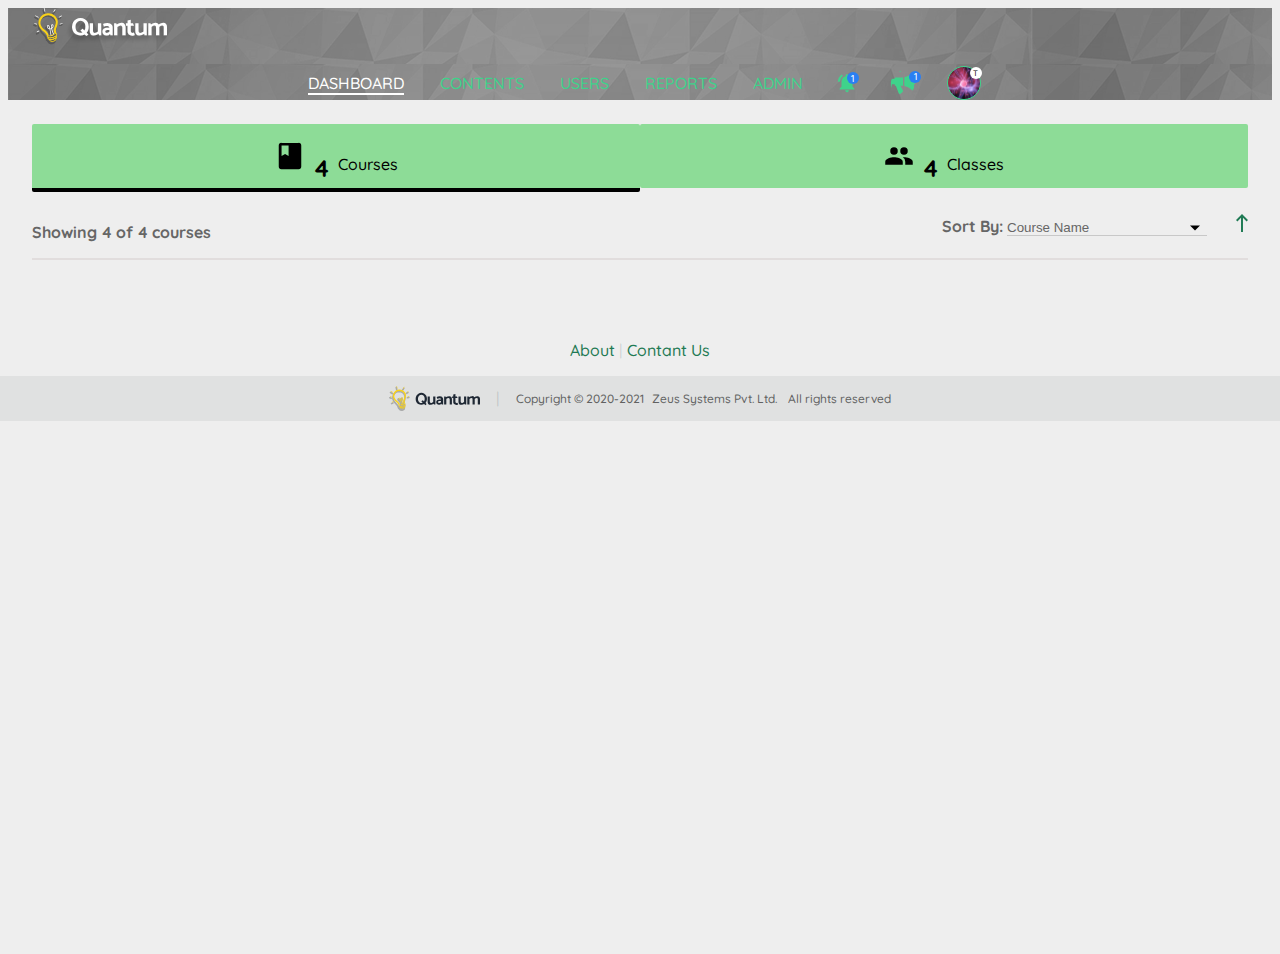
==== commit 8b063360: "dropdown downs animations" ====
--- a/index_dashboard.html
+++ b/index_dashboard.html
@@ -25,14 +25,14 @@
           <a href="" class="nav-each-btn">Reports</a>
           <a href="" class="nav-each-btn">Admin</a>
         </div>
-        <a href="" class="nav-each-btn">
+        <a href="javascript:void(0);" class="nav-each-btn">
           <div id="nav-div1">
             <div class="indicators">
               <div class="noti_count" role="status">1</div>
             </div>
           </div>
         </a>
-        <a href="" class="nav-each-btn">
+        <a href="javascript:void(0);" class="nav-each-btn">
           <div id="nav-div2">
             <div class="indicators">
               <div class="noti_count" role="status">1</div>
@@ -68,7 +68,7 @@
       </div>
 
       <!-- Notification dropdown -->
-      <div class="overlap notifications">
+      <div class="overlap notifications" id="noti-dropdown">
         <div>
           <ul class="noti-dropdown">
             <a href=""
@@ -154,7 +154,7 @@
       </div>
 
       <!-- Announcements dropdown -->
-      <div class="overlap announcement">
+      <div class="overlap announcement" id="announce-dropdown">
         <div>
           <ul class="noti-dropdown">
             <a href=""
--- a/style_dashboard/style.css
+++ b/style_dashboard/style.css
@@ -413,6 +413,7 @@
 .overlap {
   position: absolute;
   text-align: initial;
+  height: 100%;
   width: 280px;
   top: 54px;
   right: 10px;
@@ -455,9 +456,9 @@
 }
 
 .notifications {
-  display: none;
-  right: 182px;
-  max-height: 600px;
+  right: 140px;
+  max-height: 0;
+  transition: max-height 1s;
   width: 320px;
   overflow-y: scroll;
   background-color: #ffffff;
@@ -477,8 +478,9 @@
 }
 
 .announcement {
-  right: 123px;
-  max-height: 600px;
+  right: 84px;
+  max-height: 0;
+  transition: max-height 1s;
   width: 320px;
   overflow-y: scroll;
   background-color: #ffffff;
@@ -597,16 +599,33 @@
   width: 4px;
 }
 
+.show-dropdown {
+  max-height: 600px;
+}
+
+.show-dropdown2 {
+  max-height: 600px;
+}
+
 @media (max-width: 1000px) {
+  .notifications {
+    right: 182px;
+  }
+  .announcement {
+    right: 123px;
+  }
   #hambur-img {
     display: block;
   }
   .hambur-dropdown-compo {
-    display: none;
-  }
-  .responsive {
     display: flex;
     flex-direction: column;
+    overflow-y: scroll;
+    max-height: 0;
+    transition: max-height 1s;
+  }
+  .responsive {
+    max-height: 100%;
   }
   #nav-div3 {
     margin-right: 40px;
